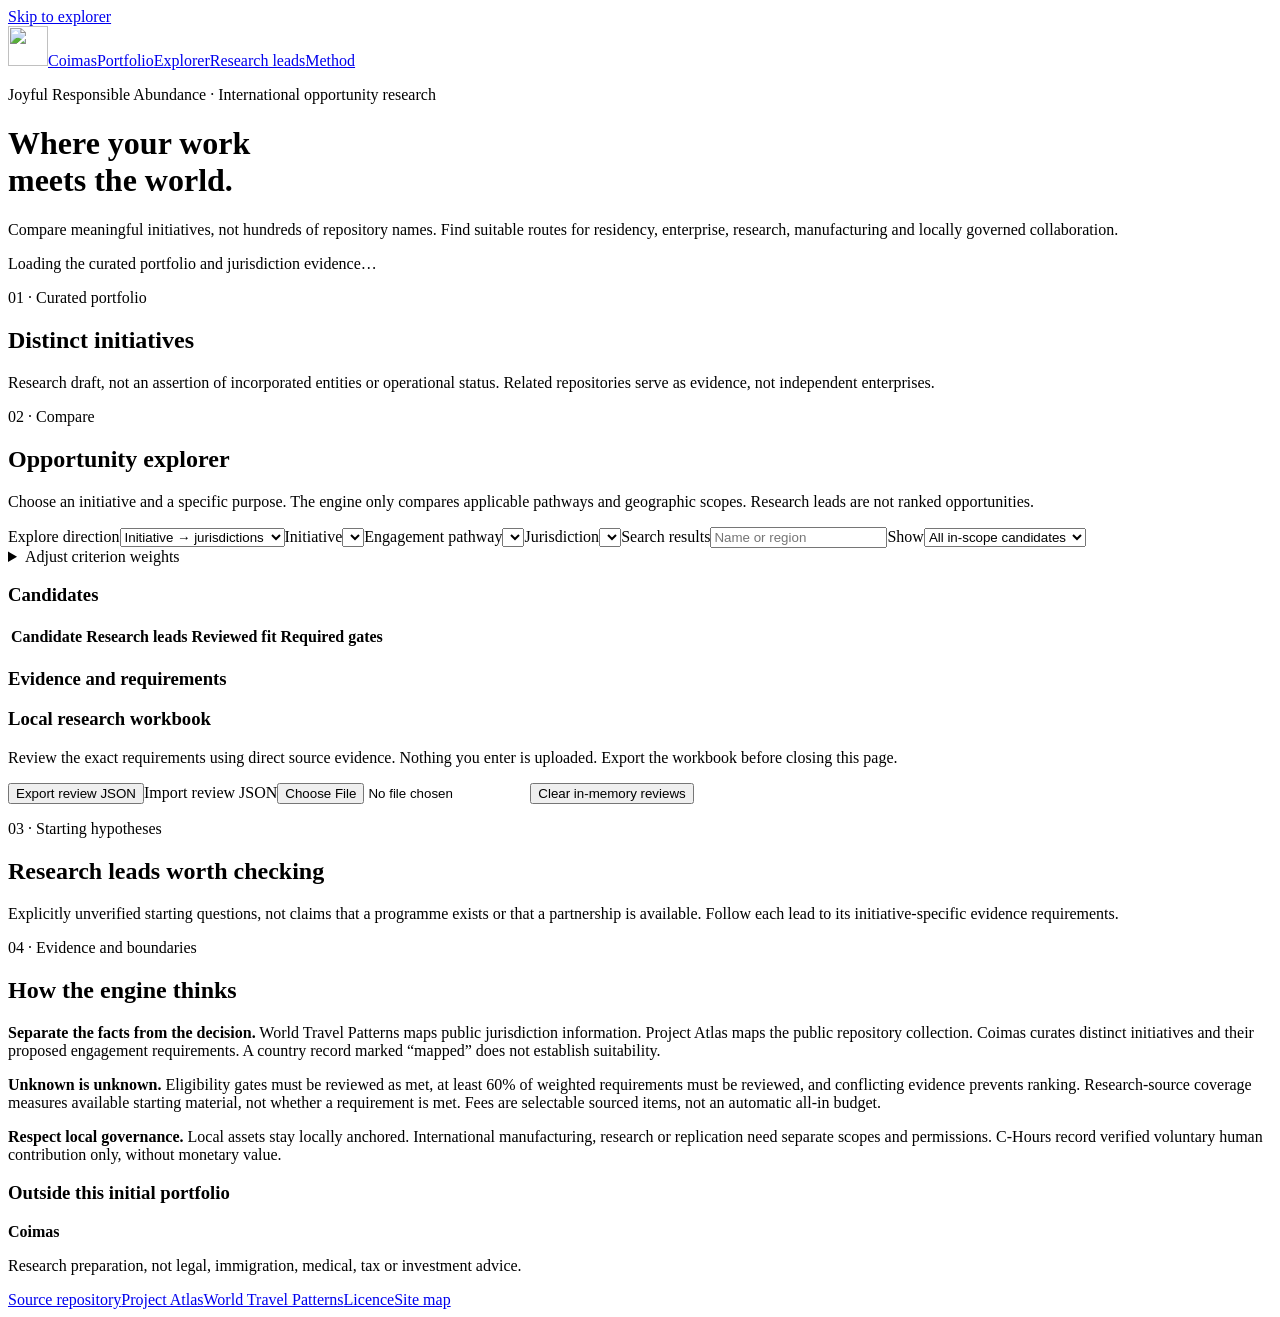
==== index.html @ 69287903 "Create Coimas portfolio and opportunity explorer" ====
<!doctype html>
<html lang="en-AU"><head><meta charset="utf-8"><meta name="viewport" content="width=device-width,initial-scale=1"><meta name="description" content="Source-backed global mobility, enterprise and research opportunity planning for the distinct initiatives of Aura of Intelligence."><meta name="theme-color" content="#131b28"><title>Coimas | Opportunity Engine</title><link rel="icon" href="favicon.svg" type="image/svg+xml"><link rel="stylesheet" href="styles.css"></head>
<body><a class="skip" href="#main">Skip to explorer</a><header><nav><a class="brand" href="index.html"><img src="favicon.svg" alt="" width="40" height="40">Coimas</a><a href="#portfolio">Portfolio</a><a href="#explore">Explorer</a><a href="#leads">Research leads</a><a href="#method">Method</a></nav><div class="hero"><p class="eyebrow">Joyful Responsible Abundance · International opportunity research</p><h1>Where your work<br>meets the world.</h1><p class="intro">Compare meaningful initiatives, not hundreds of repository names. Find suitable routes for residency, enterprise, research, manufacturing and locally governed collaboration.</p><p id="status" role="status">Loading the curated portfolio and jurisdiction evidence…</p><div class="stats" id="stats"></div></div></header>
<main id="main">
<section id="portfolio"><div class="section-title"><p class="eyebrow">01 · Curated portfolio</p><h2>Distinct initiatives</h2><p>Research draft, not an assertion of incorporated entities or operational status. Related repositories serve as evidence, not independent enterprises.</p></div><div id="project-cards" class="cards"></div></section>
<section id="explore"><div class="section-title"><p class="eyebrow">02 · Compare</p><h2>Opportunity explorer</h2><p>Choose an initiative and a specific purpose. The engine only compares applicable pathways and geographic scopes. Research leads are not ranked opportunities.</p></div>
<div class="panel"><div class="controls"><label>Explore direction<select id="direction"><option value="project">Initiative → jurisdictions</option><option value="place">Jurisdiction → initiatives</option></select></label><label>Initiative<select id="project"></select></label><label>Engagement pathway<select id="pathway"></select></label><label>Jurisdiction<select id="place"></select></label><label>Search results<input id="filter" type="search" placeholder="Name or region"></label><label>Show<select id="display"><option value="all">All in-scope candidates</option><option value="leads">Editorial research leads</option><option value="ranked">Reviewed &amp; rankable</option><option value="gaps">Unresolved research</option></select></label></div><div id="purpose" class="purpose"></div><details><summary>Adjust criterion weights</summary><p>Required gates cannot be disabled. Weights affect reviewed fit, not legal eligibility.</p><div class="controls" id="weights"></div></details></div>
<div class="split"><div class="panel"><h3 id="results-heading">Candidates</h3><p id="result-note" class="muted"></p><div class="table-scroll"><table><thead><tr><th scope="col">Candidate</th><th scope="col">Research leads</th><th scope="col">Reviewed fit</th><th scope="col">Required gates</th></tr></thead><tbody id="results"></tbody></table></div></div><div class="panel" id="evidence-panel"><h3 id="detail-title">Evidence and requirements</h3><div id="details"></div></div></div>
<div class="panel"><h3>Local research workbook</h3><p>Review the exact requirements using direct source evidence. Nothing you enter is uploaded. Export the workbook before closing this page.</p><div class="actions"><button id="export">Export review JSON</button><label class="file">Import review JSON<input id="import" type="file" accept=".json,application/json"></label><button id="clear" class="secondary">Clear in-memory reviews</button></div><p id="review-status" role="status" class="muted"></p></div></section>
<section id="leads"><div class="section-title"><p class="eyebrow">03 · Starting hypotheses</p><h2>Research leads worth checking</h2><p>Explicitly unverified starting questions, not claims that a programme exists or that a partnership is available. Follow each lead to its initiative-specific evidence requirements.</p></div><div id="lead-cards" class="cards"></div></section>
<section id="method"><div class="section-title"><p class="eyebrow">04 · Evidence and boundaries</p><h2>How the engine thinks</h2></div><div class="panel"><p><strong>Separate the facts from the decision.</strong> World Travel Patterns maps public jurisdiction information. Project Atlas maps the public repository collection. Coimas curates distinct initiatives and their proposed engagement requirements. A country record marked “mapped” does not establish suitability.</p><p><strong>Unknown is unknown.</strong> Eligibility gates must be reviewed as met, at least 60% of weighted requirements must be reviewed, and conflicting evidence prevents ranking. Research-source coverage measures available starting material, not whether a requirement is met. Fees are selectable sourced items, not an automatic all-in budget.</p><p><strong>Respect local governance.</strong> Local assets stay locally anchored. International manufacturing, research or replication need separate scopes and permissions. C-Hours record verified voluntary human contribution only, without monetary value.</p><h3>Outside this initial portfolio</h3><div id="withheld"></div><p id="versions" class="muted"></p></div></section>
</main><footer><div><strong>Coimas</strong><p>Research preparation, not legal, immigration, medical, tax or investment advice.</p></div><nav><a href="https://github.com/auraofintelligence/Coimas-Opportunity-Engine">Source repository</a><a href="https://auraofintelligence.github.io/project-atlas/">Project Atlas</a><a href="https://auraofintelligence.github.io/world-travel-patterns/">World Travel Patterns</a><a href="LICENCE.md">Licence</a><a href="site-map.html">Site map</a></nav></footer><script type="module" src="app.mjs"></script></body></html>
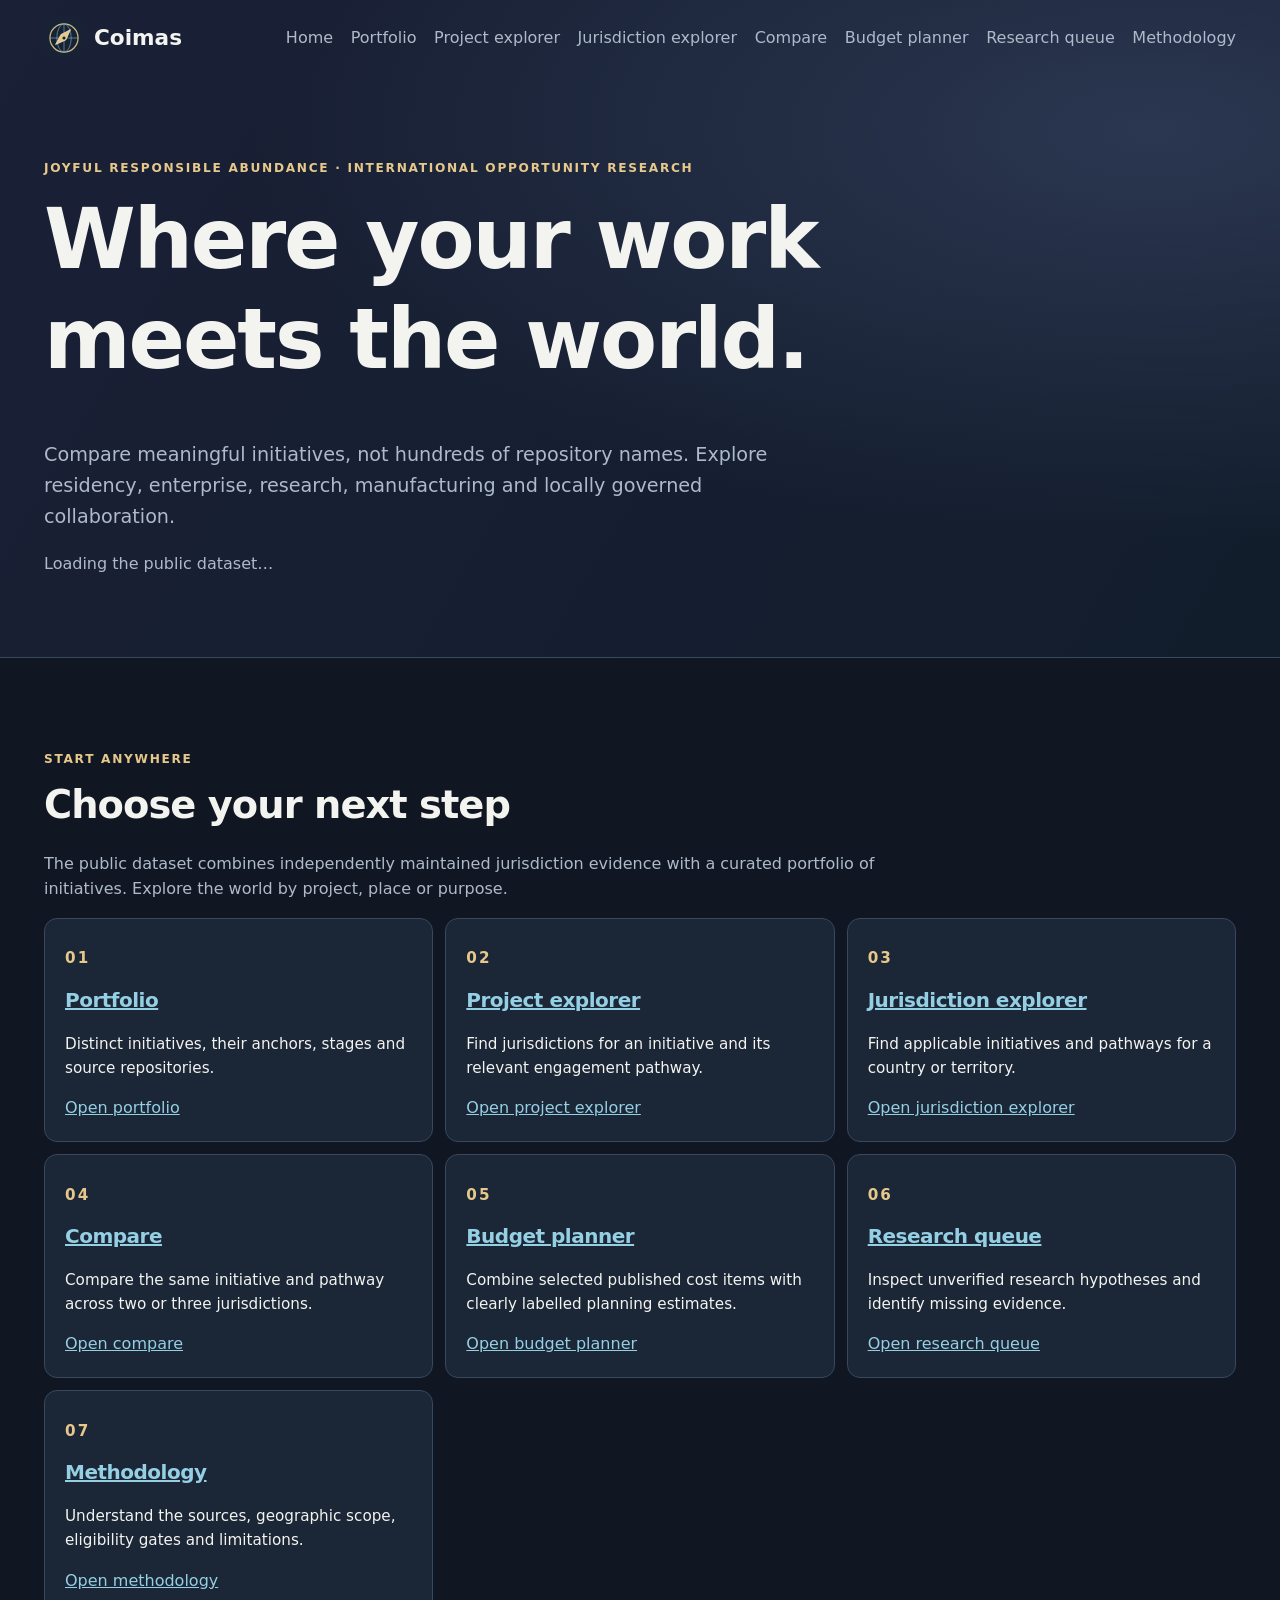
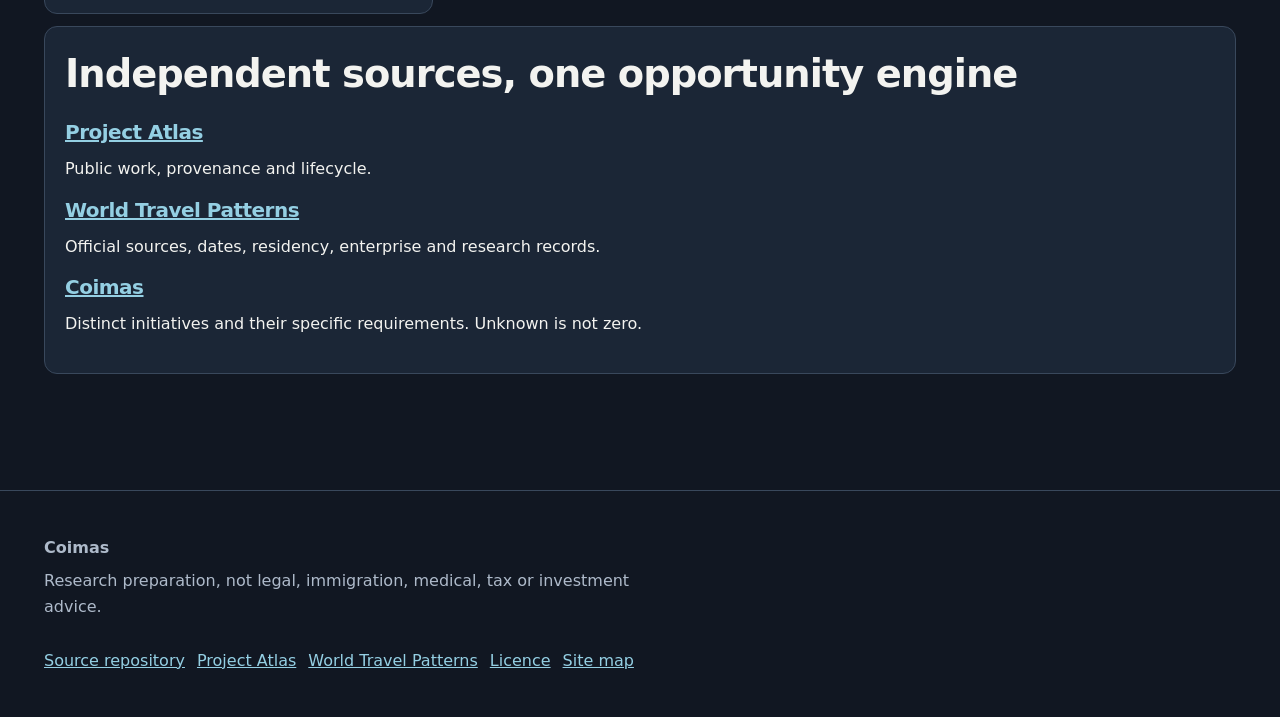
==== commit 263ef1fb: "Create dedicated Coimas home page" ====
--- a/index.html
+++ b/index.html
@@ -1,12 +1,4 @@
 <!doctype html>
-<html lang="en-AU"><head><meta charset="utf-8"><meta name="viewport" content="width=device-width,initial-scale=1"><meta name="description" content="Source-backed global mobility, enterprise and research opportunity planning for the distinct initiatives of Aura of Intelligence."><meta name="theme-color" content="#131b28"><title>Coimas | Opportunity Engine</title><link rel="icon" href="favicon.svg" type="image/svg+xml"><link rel="stylesheet" href="styles.css"></head>
-<body><a class="skip" href="#main">Skip to explorer</a><header><nav><a class="brand" href="index.html"><img src="favicon.svg" alt="" width="40" height="40">Coimas</a><a href="#portfolio">Portfolio</a><a href="#explore">Explorer</a><a href="#leads">Research leads</a><a href="#method">Method</a></nav><div class="hero"><p class="eyebrow">Joyful Responsible Abundance · International opportunity research</p><h1>Where your work<br>meets the world.</h1><p class="intro">Compare meaningful initiatives, not hundreds of repository names. Find suitable routes for residency, enterprise, research, manufacturing and locally governed collaboration.</p><p id="status" role="status">Loading the curated portfolio and jurisdiction evidence…</p><div class="stats" id="stats"></div></div></header>
-<main id="main">
-<section id="portfolio"><div class="section-title"><p class="eyebrow">01 · Curated portfolio</p><h2>Distinct initiatives</h2><p>Research draft, not an assertion of incorporated entities or operational status. Related repositories serve as evidence, not independent enterprises.</p></div><div id="project-cards" class="cards"></div></section>
-<section id="explore"><div class="section-title"><p class="eyebrow">02 · Compare</p><h2>Opportunity explorer</h2><p>Choose an initiative and a specific purpose. The engine only compares applicable pathways and geographic scopes. Research leads are not ranked opportunities.</p></div>
-<div class="panel"><div class="controls"><label>Explore direction<select id="direction"><option value="project">Initiative → jurisdictions</option><option value="place">Jurisdiction → initiatives</option></select></label><label>Initiative<select id="project"></select></label><label>Engagement pathway<select id="pathway"></select></label><label>Jurisdiction<select id="place"></select></label><label>Search results<input id="filter" type="search" placeholder="Name or region"></label><label>Show<select id="display"><option value="all">All in-scope candidates</option><option value="leads">Editorial research leads</option><option value="ranked">Reviewed &amp; rankable</option><option value="gaps">Unresolved research</option></select></label></div><div id="purpose" class="purpose"></div><details><summary>Adjust criterion weights</summary><p>Required gates cannot be disabled. Weights affect reviewed fit, not legal eligibility.</p><div class="controls" id="weights"></div></details></div>
-<div class="split"><div class="panel"><h3 id="results-heading">Candidates</h3><p id="result-note" class="muted"></p><div class="table-scroll"><table><thead><tr><th scope="col">Candidate</th><th scope="col">Research leads</th><th scope="col">Reviewed fit</th><th scope="col">Required gates</th></tr></thead><tbody id="results"></tbody></table></div></div><div class="panel" id="evidence-panel"><h3 id="detail-title">Evidence and requirements</h3><div id="details"></div></div></div>
-<div class="panel"><h3>Local research workbook</h3><p>Review the exact requirements using direct source evidence. Nothing you enter is uploaded. Export the workbook before closing this page.</p><div class="actions"><button id="export">Export review JSON</button><label class="file">Import review JSON<input id="import" type="file" accept=".json,application/json"></label><button id="clear" class="secondary">Clear in-memory reviews</button></div><p id="review-status" role="status" class="muted"></p></div></section>
-<section id="leads"><div class="section-title"><p class="eyebrow">03 · Starting hypotheses</p><h2>Research leads worth checking</h2><p>Explicitly unverified starting questions, not claims that a programme exists or that a partnership is available. Follow each lead to its initiative-specific evidence requirements.</p></div><div id="lead-cards" class="cards"></div></section>
-<section id="method"><div class="section-title"><p class="eyebrow">04 · Evidence and boundaries</p><h2>How the engine thinks</h2></div><div class="panel"><p><strong>Separate the facts from the decision.</strong> World Travel Patterns maps public jurisdiction information. Project Atlas maps the public repository collection. Coimas curates distinct initiatives and their proposed engagement requirements. A country record marked “mapped” does not establish suitability.</p><p><strong>Unknown is unknown.</strong> Eligibility gates must be reviewed as met, at least 60% of weighted requirements must be reviewed, and conflicting evidence prevents ranking. Research-source coverage measures available starting material, not whether a requirement is met. Fees are selectable sourced items, not an automatic all-in budget.</p><p><strong>Respect local governance.</strong> Local assets stay locally anchored. International manufacturing, research or replication need separate scopes and permissions. C-Hours record verified voluntary human contribution only, without monetary value.</p><h3>Outside this initial portfolio</h3><div id="withheld"></div><p id="versions" class="muted"></p></div></section>
-</main><footer><div><strong>Coimas</strong><p>Research preparation, not legal, immigration, medical, tax or investment advice.</p></div><nav><a href="https://github.com/auraofintelligence/Coimas-Opportunity-Engine">Source repository</a><a href="https://auraofintelligence.github.io/project-atlas/">Project Atlas</a><a href="https://auraofintelligence.github.io/world-travel-patterns/">World Travel Patterns</a><a href="LICENCE.md">Licence</a><a href="site-map.html">Site map</a></nav></footer><script type="module" src="app.mjs"></script></body></html>+<html lang="en-AU"><head><meta charset="utf-8"><meta name="viewport" content="width=device-width,initial-scale=1"><meta name="description" content="A short introduction and the main tools."><meta name="theme-color" content="#131b28"><title>Home | Coimas Opportunity Engine</title><link rel="icon" href="favicon.svg" type="image/svg+xml"><link rel="stylesheet" href="styles.css?v=20261124-multipage"></head>
+<body data-page="home"><a class="skip" href="#main">Skip to content</a><header><nav aria-label="Main navigation"><a class="brand" href="index.html"><img src="favicon.svg" alt="" width="40" height="40">Coimas</a><a href="index.html" aria-current="page">Home</a><a href="portfolio.html">Portfolio</a><a href="projects.html">Project explorer</a><a href="jurisdictions.html">Jurisdiction explorer</a><a href="compare.html">Compare</a><a href="budget.html">Budget planner</a><a href="research.html">Research queue</a><a href="methodology.html">Methodology</a></nav><div class="hero"><p class="eyebrow">Joyful Responsible Abundance · International opportunity research</p><h1>Where your work<br>meets the world.</h1><p class="intro">Compare meaningful initiatives, not hundreds of repository names. Explore residency, enterprise, research, manufacturing and locally governed collaboration.</p><p id="status" role="status">Loading the public dataset…</p><div class="stats" id="stats"></div></div></header>
+<main id="main"><section id="start"><div class="section-title"><p class="eyebrow">Start anywhere</p><h2>Choose your next step</h2><p>The public dataset combines independently maintained jurisdiction evidence with a curated portfolio of initiatives. Explore the world by project, place or purpose.</p></div><div class="cards navigation-cards"><article class="card"><p class="eyebrow">01</p><h3><a href="portfolio.html">Portfolio</a></h3><p>Distinct initiatives, their anchors, stages and source repositories.</p><a class="page-link" href="portfolio.html">Open portfolio</a></article><article class="card"><p class="eyebrow">02</p><h3><a href="projects.html">Project explorer</a></h3><p>Find jurisdictions for an initiative and its relevant engagement pathway.</p><a class="page-link" href="projects.html">Open project explorer</a></article><article class="card"><p class="eyebrow">03</p><h3><a href="jurisdictions.html">Jurisdiction explorer</a></h3><p>Find applicable initiatives and pathways for a country or territory.</p><a class="page-link" href="jurisdictions.html">Open jurisdiction explorer</a></article><article class="card"><p class="eyebrow">04</p><h3><a href="compare.html">Compare</a></h3><p>Compare the same initiative and pathway across two or three jurisdictions.</p><a class="page-link" href="compare.html">Open compare</a></article><article class="card"><p class="eyebrow">05</p><h3><a href="budget.html">Budget planner</a></h3><p>Combine selected published cost items with clearly labelled planning estimates.</p><a class="page-link" href="budget.html">Open budget planner</a></article><article class="card"><p class="eyebrow">06</p><h3><a href="research.html">Research queue</a></h3><p>Inspect unverified research hypotheses and identify missing evidence.</p><a class="page-link" href="research.html">Open research queue</a></article><article class="card"><p class="eyebrow">07</p><h3><a href="methodology.html">Methodology</a></h3><p>Understand the sources, geographic scope, eligibility gates and limitations.</p><a class="page-link" href="methodology.html">Open methodology</a></article></div></section><section class="panel"><h2>Independent sources, one opportunity engine</h2><div class="source-grid"><div><h3><a href="https://auraofintelligence.github.io/project-atlas/">Project Atlas</a></h3><p>Public work, provenance and lifecycle.</p></div><div><h3><a href="https://auraofintelligence.github.io/world-travel-patterns/">World Travel Patterns</a></h3><p>Official sources, dates, residency, enterprise and research records.</p></div><div><h3><a href="methodology.html">Coimas</a></h3><p>Distinct initiatives and their specific requirements. Unknown is not zero.</p></div></div></section></main><footer><div><strong>Coimas</strong><p>Research preparation, not legal, immigration, medical, tax or investment advice.</p></div><nav aria-label="Footer navigation"><a href="https://github.com/auraofintelligence/Coimas-Opportunity-Engine">Source repository</a><a href="https://auraofintelligence.github.io/project-atlas/">Project Atlas</a><a href="https://auraofintelligence.github.io/world-travel-patterns/">World Travel Patterns</a><a href="LICENCE.md">Licence</a><a href="site-map.html">Site map</a></nav></footer><script type="module" src="app.mjs?v=20261124-multipage"></script></body></html>
--- a/styles.css
+++ b/styles.css
@@ -0,0 +1 @@
+:root{color-scheme:dark;--bg:#111722;--surface:#1b2636;--surface2:#222e40;--text:#f3f3f0;--muted:#aebaca;--gold:#e6c88b;--blue:#94cfe3;--border:#39485c;--green:#a1d8bd}*{box-sizing:border-box}html{scroll-behavior:smooth}body{margin:0;font:16px/1.6 system-ui,sans-serif;background:var(--bg);color:var(--text)}a{color:var(--blue)}a:focus-visible,button:focus-visible,select:focus-visible,input:focus-visible,textarea:focus-visible{outline:3px solid var(--gold);outline-offset:3px}h1,h2,h3,h4{line-height:1.2;letter-spacing:-.025em;margin:.1em 0 .6em}h1{font-size:clamp(2.7rem,7vw,5.2rem);font-weight:640}h2{font-size:clamp(1.8rem,3vw,2.65rem)}h3{font-size:1.25rem}h4{font-size:1rem}p{margin:.5em 0 1em}header{background:radial-gradient(ellipse at 90% 20%,#2b3751 0,transparent 55%),linear-gradient(120deg,#1a2036,#121d2c);border-bottom:1px solid var(--border)}header nav,main,footer,.hero{max-width:1440px;margin:auto;padding:clamp(16px,4vw,44px)}header nav{display:flex;flex-wrap:wrap;align-items:center;gap:1.1em;padding-block:18px}.brand{display:flex;align-items:center;gap:10px;font-weight:750;font-size:1.35em;margin-right:auto;text-decoration:none;color:var(--text)}header nav>a:not(.brand){text-decoration:none;color:var(--muted)}.hero{padding-top:clamp(28px,6vw,90px);padding-bottom:clamp(28px,5vw,70px)}.intro{max-width:780px;font-size:1.2rem;color:var(--muted)}.eyebrow{color:var(--gold);font-size:.76rem;text-transform:uppercase;letter-spacing:.14em;font-weight:700}.muted,small,#status{color:var(--muted)}.stats,.cards,.controls{display:grid;grid-template-columns:repeat(auto-fit,minmax(min(230px,100%),1fr));gap:12px}.stats>div{border-left:1px solid var(--gold);padding-left:14px}.stats strong{font-size:2.2rem;display:block;font-variant-numeric:tabular-nums}.stats span{color:var(--muted);font-size:.9rem}main section{scroll-margin-top:18px}.section-title{margin-top:48px;max-width:900px}.section-title p:not(.eyebrow){color:var(--muted)}.cards{grid-template-columns:repeat(auto-fit,minmax(min(300px,100%),1fr))}.card,.panel{background:var(--surface);border:1px solid var(--border);border-radius:13px;padding:20px}.card{display:flex;flex-direction:column;align-items:flex-start}.card .actions{margin-top:auto}.card .category{font-size:.78rem;color:var(--gold);text-transform:uppercase;letter-spacing:.07em}.card p{font-size:.95rem}.panel{margin:12px 0}.controls label,form label{display:grid;gap:5px;color:var(--muted);font-size:.85rem}button,input,select,textarea{max-width:100%;font:inherit;background:#111b29;color:var(--text);border:1px solid var(--border);border-radius:8px;padding:9px}select,input:not([type=checkbox]):not([type=range]),textarea{width:100%}button{cursor:pointer;background:var(--gold);color:#18202b;border-color:transparent;font-weight:650}button.secondary,.table-scroll button{background:var(--surface2);color:var(--blue);border:1px solid var(--border)}button:disabled{opacity:.45;cursor:not-allowed}.actions{display:flex;flex-wrap:wrap;gap:10px;align-items:center}.purpose{padding:14px 0;color:var(--muted)}.purpose strong{color:var(--text)}summary{cursor:pointer;color:var(--blue);font-weight:650}.split{display:grid;grid-template-columns:minmax(0,.9fr) minmax(0,1.1fr);gap:14px}.split>.panel{min-width:0}.table-scroll{overflow:auto;max-height:650px}table{width:100%;border-collapse:collapse;font-size:.88rem}th,td{padding:10px 7px;text-align:left;border-bottom:1px solid var(--border);vertical-align:top}th{position:sticky;top:0;background:var(--surface);color:var(--muted)}td button{text-align:left;font-weight:500;padding:6px}.record{border-top:1px solid var(--border);padding:16px 0;overflow-wrap:anywhere}.warning{color:var(--gold)}.record form{display:grid;gap:10px;padding:12px;background:#131e2c;border-radius:8px}.record ul{padding-left:1.4rem}.cost{display:flex;gap:8px;align-items:flex-start;margin:.7em 0}.cost input{margin-top:.45em}.file{font-size:.9rem;max-width:280px}.skip{position:absolute;left:-9999px}.skip:focus{left:10px;top:8px;background:var(--surface);padding:10px;z-index:2}footer{border-top:1px solid var(--border);margin-top:60px;display:flex;flex-wrap:wrap;justify-content:space-between;gap:12px;color:var(--muted)}footer nav{display:flex;flex-wrap:wrap;align-content:flex-start;gap:12px}footer p{max-width:600px}@media(max-width:980px){.split{grid-template-columns:1fr}.table-scroll{max-height:420px}}@media print{body{background:white;color:black}.card,.panel,header{background:white;border-color:#ccc;color:black}.muted,small,.eyebrow,.intro,.section-title p:not(.eyebrow){color:#444}button,form,.controls,nav,.actions,.skip{display:none}.split{display:block}.table-scroll{max-height:none;overflow:visible}a{color:black}}
